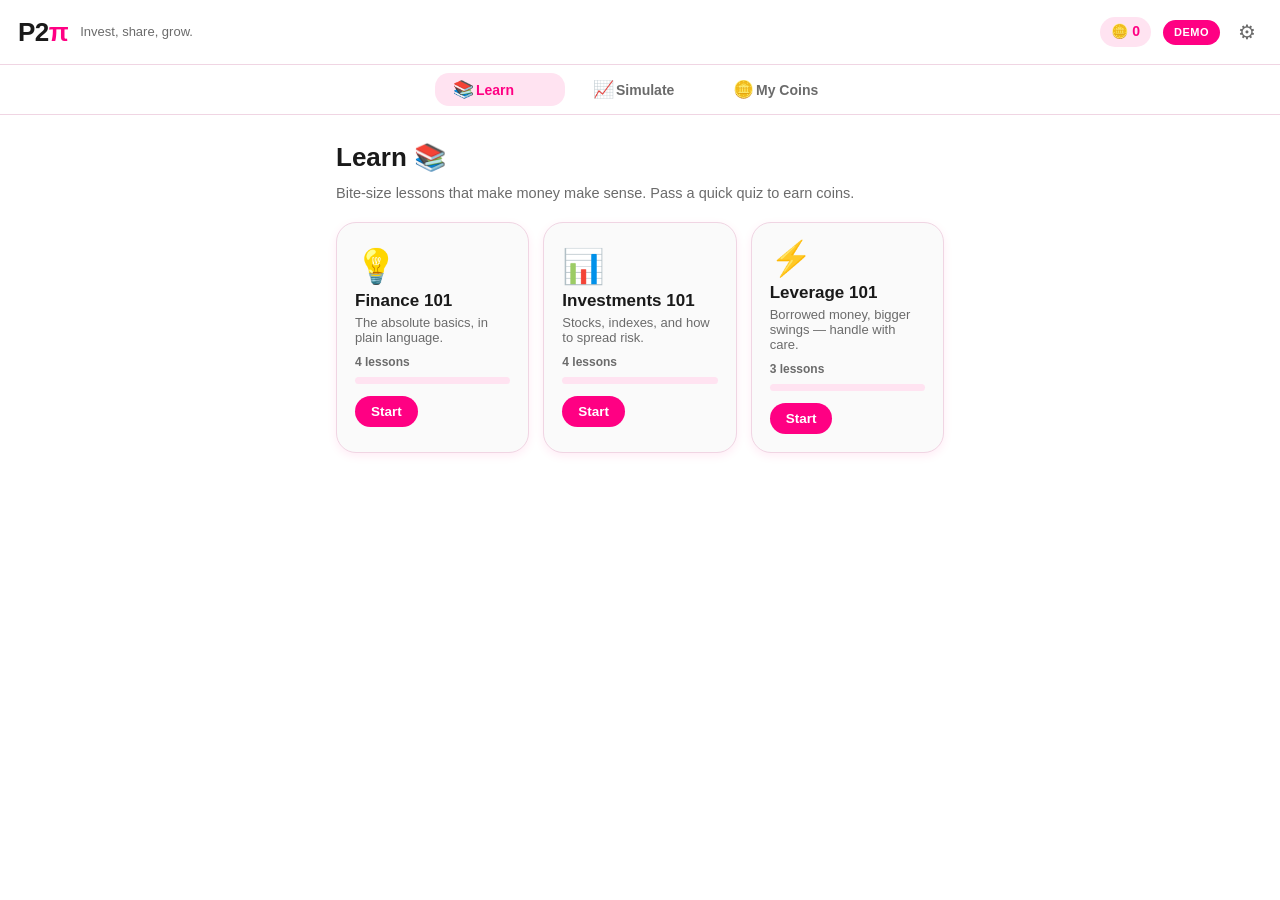
==== index.html @ 07d24bc9 "Sprint 4.1: P2π logo + settings menu with start-over Co-Authored-By: Claude Opus 4.8 (1M context) <n" ====
<!DOCTYPE html>
<html lang="en">
<head>
  <meta charset="UTF-8" />
  <meta name="viewport" content="width=device-width, initial-scale=1.0" />
  <title>P2π Coach — Learn to Invest (Demo)</title>
  <meta name="description" content="P2π Coach — a friendly GenAI coach that teaches young students how investing works, and never tells them what to buy." />
  <!-- ?v= is a cache-buster: bump it on every deploy so browsers never mix a
       new index.html with a stale cached script/style from a previous deploy
       (the root cause of the empty-asset-picker bug). -->
  <link rel="stylesheet" href="style.css?v=stage41" />
</head>
<body>
  <!-- ============ HEADER ============ -->
  <header class="app-header">
    <div class="brand">
      <div class="logo">P2<span class="pi">π</span></div>
      <span class="tagline">Invest, share, grow.</span>
    </div>
    <div class="header-right">
      <span class="coin-counter" id="coin-counter" title="Your P2π coins">🪙 <b id="coin-count">0</b></span>
      <span class="demo-badge">DEMO</span>
      <div class="settings-wrap">
        <button id="settings-btn" class="settings-btn" type="button" aria-label="Settings"
          aria-haspopup="true" aria-expanded="false">⚙</button>
        <div class="settings-menu" id="settings-menu" role="menu" hidden>
          <button class="settings-item" id="how-link" type="button" role="menuitem">How this works</button>
          <button class="settings-item danger" id="start-over-btn" type="button" role="menuitem">Start over</button>
        </div>
      </div>
    </div>
  </header>

  <!-- ============ TAB NAVIGATION (top on desktop, bottom on mobile) ============ -->
  <nav class="tabs" id="tabs" role="tablist" aria-label="Main sections">
    <button class="tab active" data-tab="learn" role="tab" aria-selected="true">
      <span class="tab-icon">📚</span><span class="tab-label">Learn</span>
    </button>
    <button class="tab" data-tab="simulate" role="tab" aria-selected="false">
      <span class="tab-icon">📈</span><span class="tab-label">Simulate</span>
    </button>
    <button class="tab" data-tab="coins" role="tab" aria-selected="false">
      <span class="tab-icon">🪙</span><span class="tab-label">My Coins</span>
    </button>
  </nav>

  <!-- ============ TAB PANELS ============ -->
  <div class="panels">

    <!-- ---- Tab 1: Learn (course marketplace) ---- -->
    <section class="panel scrollable active" id="panel-learn" role="tabpanel">
      <div class="learn-inner">
        <div id="course-home"><!-- course grid injected by learn.js --></div>
        <div id="course-view" hidden><!-- one course: lesson list --></div>
        <div id="lesson-view" hidden><!-- reading + quiz --></div>
      </div>
    </section>

    <!-- ---- Tab 2: Simulate (historical time machine + contextual Coach) ---- -->
    <section class="panel scrollable" id="panel-simulate" role="tabpanel" hidden>
      <div class="sim-inner">

        <!-- Banner shown when a lesson pre-loads a preset (learn→do bridge) -->
        <div class="preset-banner" id="preset-banner" hidden>
          <span id="preset-banner-text"></span>
          <button class="preset-banner-close" id="preset-banner-close" type="button" aria-label="Dismiss">&times;</button>
        </div>

        <!-- Friendly controls -->
        <div class="sim-card">
          <h2 class="sim-title">Time machine 📈</h2>
          <p class="sim-sub">Pick an index, an amount, a starting year, and how bold you want
            to be — we'll replay real market history and show what would've happened.</p>

          <div class="control">
            <label>Which indexes? <span class="label-hint">tap to add 1–4</span></label>
            <div class="asset-picker" id="asset-picker" role="group" aria-label="Choose your indexes">
              <!-- Asset cards injected by simulate.js -->
            </div>
          </div>

          <!-- Allocation panel — only shown when 2+ indexes are selected -->
          <div class="control alloc-panel" id="alloc-panel" hidden>
            <label>Your mix <span class="label-hint">always adds up to 100%</span></label>
            <div class="preset-chips">
              <button class="preset-chip" type="button" data-preset="equal">Equal split</button>
              <button class="preset-chip" type="button" data-preset="safe">Mostly safe</button>
              <button class="preset-chip" type="button" data-preset="adventurous">Adventurous</button>
            </div>
            <div class="alloc-body">
              <div class="donut-wrap" id="donut-wrap"><!-- donut SVG injected --></div>
              <div class="alloc-sliders" id="alloc-sliders"><!-- one slider per asset --></div>
            </div>
          </div>

          <div class="control">
            <label for="amt">How much? <span class="ctl-val" id="amt-val">₪1,000</span></label>
            <input type="range" id="amt" min="100" max="10000" step="100" value="1000" />
          </div>

          <div class="control">
            <label for="year">Starting year <span class="ctl-val" id="year-val">2015</span></label>
            <input type="range" id="year" min="1985" max="2024" step="1" value="2015" />
            <p class="year-note" id="year-note"></p>
          </div>

          <div class="control">
            <label for="lev">Leverage <span class="ctl-val" id="lev-val">1x</span></label>
            <input type="range" id="lev" min="1" max="5" step="1" value="1" />
            <p class="lev-hint" id="lev-hint" hidden>⚡ Leverage multiplies BOTH gains and losses.</p>
          </div>

          <button class="run-btn" id="run-btn" type="button">Show me what would've happened</button>
          <p class="coach-hint" id="coach-hint">💬 Run a simulation — then ask the Coach about it.</p>
        </div>

        <!-- Results (revealed after a run). On desktop this becomes a
             two-column layout: results left, contextual Coach right. -->
        <div class="sim-results" id="sim-results" hidden>
          <div class="results-layout">
            <div class="results-main">
              <div class="result-headline">
                <span class="result-label">If you'd invested <span id="r-amount"></span> in
                  <span id="r-asset"></span> in <span id="r-year"></span>, today you'd have</span>
                <span class="result-value num-key" id="r-final">₪0</span>
                <span class="result-pl">
                  <span id="r-profit"></span> <span id="r-pct"></span>
                </span>
              </div>

              <div class="chart-legend" id="chart-legend"></div>
              <div class="chart-wrap" id="chart-wrap"></div>

              <!-- Per-asset breakdown (shown for 2+ assets) -->
              <div class="breakdown" id="breakdown" hidden></div>

              <p class="worst-note" id="worst-note" hidden></p>
              <!-- Diversification teaching callout (only when it's actually true) -->
              <div class="diversify-note" id="diversify-note" hidden></div>
              <div class="margin-card" id="margin-card" hidden></div>

              <p class="sim-disclaimer">Simulated from approximate historical data, for learning
                only — not a prediction and not advice.</p>
            </div>

            <!-- Contextual Coach: right column on desktop, bottom-sheet on mobile -->
            <aside class="coach-panel" id="coach-panel" aria-label="Ask the Coach">
              <div class="coach-head">
                <span>Ask me about your results 👋</span>
                <button class="coach-close" id="coach-close" type="button" aria-label="Close">&times;</button>
              </div>
              <div class="chat coach-chat" id="coach-chat" aria-live="polite"></div>
              <div class="chips" id="coach-chips" aria-label="Suggested questions"></div>
              <form class="composer" id="coach-composer" autocomplete="off">
                <input type="text" id="coach-input" class="composer-input"
                  placeholder="Ask about your result…" aria-label="Ask the coach" />
                <button type="submit" class="send-btn" id="coach-send" aria-label="Send">Send</button>
              </form>
            </aside>
          </div>
        </div>

      </div>

      <!-- Mobile entry point + backdrop for the Coach bottom-sheet -->
      <button class="coach-fab" id="coach-fab" type="button" hidden>Ask the Coach 💬</button>
      <div class="coach-backdrop" id="coach-backdrop" hidden></div>
    </section>

    <!-- ---- Tab 3: My Coins ---- -->
    <section class="panel scrollable" id="panel-coins" role="tabpanel" hidden>
      <div class="coins-inner">

        <!-- Balance -->
        <div class="coins-hero" id="coins-hero">
          <div class="coins-emoji">🪙</div>
          <div class="coins-balance" id="coins-balance">0</div>
          <div class="coins-caption">P2π coins earned</div>
        </div>

        <!-- Earning rules recap -->
        <div class="coins-card">
          <h3>How you earn coins</h3>
          <ul class="earn-list">
            <li><span class="earn-amt">+1</span> for every question you ask the Coach</li>
            <li><span class="earn-amt">+3</span> for each Simulator run</li>
            <li><span class="earn-amt">+5</span> the first time you try leverage above 1x</li>
          </ul>
        </div>

        <!-- Locked teaser: signals the community vision -->
        <div class="coins-card locked">
          <h3>Coming soon <span aria-hidden="true">🔒</span></h3>
          <p class="locked-sub">Redeem coins for community perks</p>
          <ul class="locked-list">
            <li>🔒 Unlock advanced lessons</li>
            <li>🔒 Join a study circle with classmates</li>
            <li>🔒 Earn your "P2π Graduate" badge</li>
          </ul>
        </div>

      </div>
    </section>

  </div>

  <!-- ============ "HOW THIS WORKS" MODAL ============ -->
  <div class="modal-overlay" id="modal-overlay" hidden>
    <div class="modal" role="dialog" aria-modal="true" aria-labelledby="modal-title">
      <button class="modal-close" id="modal-close" aria-label="Close">&times;</button>
      <h2 id="modal-title">How this works</h2>
      <p>This is a <strong>friendly classroom demo</strong> — no live AI, no backend, no
        accounts. It has three parts:</p>
      <ul>
        <li><strong>📚 Learn</strong> — short courses with quizzes that teach the basics.</li>
        <li><strong>📈 Simulate</strong> — <em>do</em> it: replay real market history with
          pretend shekels, then <em>ask</em> the built-in Coach about your own result.</li>
        <li><strong>🪙 My Coins</strong> — rewards you earn for learning and exploring.</li>
      </ul>
      <p>The Coach's replies are <strong>scripted</strong>, and the "thinking…" pause and
        word-by-word reveal are simulated to make it <em>feel</em> like a real AI coach. In the
        real product this would be an AI model grounded in trusted lesson content, with a
        safety layer that spots advice-seeking before answering.</p>
      <p class="principle">
        Our golden rule: <strong>the Coach explains how things work and what your result did,
        but never tells you what to do with your money.</strong> That choice always stays with you.
      </p>
    </div>
  </div>

  <!-- "Start over" confirmation (Cancel is the safe default) -->
  <div class="modal-overlay" id="confirm-overlay" hidden>
    <div class="modal confirm-modal" role="alertdialog" aria-modal="true"
         aria-labelledby="confirm-title" aria-describedby="confirm-desc">
      <h2 id="confirm-title">Start over?</h2>
      <p id="confirm-desc">This erases your coins and all course progress. This can't be undone.</p>
      <div class="confirm-actions">
        <button class="btn-cancel" id="confirm-cancel" type="button">Cancel</button>
        <button class="btn-danger" id="confirm-yes" type="button">Yes, start fresh</button>
      </div>
    </div>
  </div>

  <!-- Coin "+N" toast -->
  <div class="toast" id="toast" hidden></div>

  <!-- Asset modules self-register into window.P2PI_ASSETS (order = display order).
       ?v= cache-buster is bumped on every deploy — see the note in <head>. -->
  <script src="data/sp500.js?v=stage41"></script>
  <script src="data/nasdaq.js?v=stage41"></script>
  <script src="data/dow.js?v=stage41"></script>
  <script src="data/ta35.js?v=stage41"></script>
  <script src="data/agg.js?v=stage41"></script>
  <script src="data/courses.js?v=stage41"></script>
  <script src="store.js?v=stage41"></script>
  <script src="app.js?v=stage41"></script>
  <script src="simulate.js?v=stage41"></script>
  <script src="coins.js?v=stage41"></script>
  <script src="learn.js?v=stage41"></script>
</body>
</html>
---- style.css ----
/* ============================================================
   P2Pi Coach — styles
   Identity: vivid magenta-pink on white (Lemonade-inspired).
   White dominates; magenta is the confident accent, used with intent —
   primary buttons, active tab, key numbers, guardrail border. Dark text
   on white for projector readability. Mobile-first.

   ALL colors live in :root below — switching the whole palette is a
   one-line-per-variable change. Two alternative palettes (mint green and
   the earlier pastel pink) are kept commented out for reference.
   ============================================================ */

:root {
  /* ---- ACTIVE PALETTE: vivid magenta & white ---- */
  --color-primary:      #FF0083;   /* buttons, links, active tab, logo π, accents */
  --color-primary-dark: #D6006E;   /* hover / pressed states */
  --color-primary-soft: #FFE3F1;   /* soft tint — chips, coach bubbles, highlights */
  --color-bg:           #FFFFFF;   /* main background — white & airy */
  --color-surface:      #FAFAFA;   /* cards / panels */
  --color-text:         #1A1A1A;   /* near-black body text */
  --color-text-muted:   #6B6B6B;   /* secondary text */
  --color-border:       #F0D5E3;   /* subtle pink-tinted borders */
  --color-success:      #00B87C;   /* positive numbers — green up */
  --color-warning:      #E5484D;   /* negative numbers — red down */

  --shadow:    0 8px 24px rgba(255, 0, 131, 0.10);
  --shadow-sm: 0 3px 10px rgba(255, 0, 131, 0.08);
  --radius:    20px;
  --radius-sm: 14px;
  --font: -apple-system, BlinkMacSystemFont, "Segoe UI", Roboto, Helvetica, Arial, sans-serif;

  /* ---- ALTERNATIVE PALETTE: mint green & white ----
     To switch, comment out the magenta block above and uncomment this:
  --color-primary:      #56C596;
  --color-primary-dark: #3FA97C;
  --color-primary-soft: #E4F8EF;
  --color-bg:           #FFFFFF;
  --color-surface:      #FAFAFA;
  --color-text:         #1A1A1A;
  --color-text-muted:   #6B6B6B;
  --color-border:       #CDEEDE;
  --color-success:      #00B87C;
  --color-warning:      #E5484D;
  --shadow:    0 8px 24px rgba(86, 197, 150, 0.12);
  --shadow-sm: 0 3px 10px rgba(86, 197, 150, 0.10);
  */

  /* ---- ALTERNATIVE PALETTE: earlier pastel pink (superseded) ----
  --color-primary:      #F48FB1;
  --color-primary-dark: #E06592;
  --color-primary-soft: #FFF0F6;
  --color-bg:           #FFF5F9;
  --color-surface:      #FFFFFF;
  --color-text:         #3A3540;
  --color-text-muted:   #8A828F;
  --color-border:       #F4D6E4;
  --color-success:      #00B87C;
  --color-warning:      #E5484D;
  --shadow:    0 8px 24px rgba(244, 143, 177, 0.18);
  --shadow-sm: 0 3px 10px rgba(244, 143, 177, 0.14);
  */
}

* { box-sizing: border-box; }

html, body { margin: 0; height: 100%; }
/* Never let anything cause a sideways scroll on a phone. */
body { overflow-x: hidden; }

body {
  background: var(--color-bg);
  color: var(--color-text);
  font-family: var(--font);
  font-size: 16px;
  line-height: 1.55;
  display: flex;
  flex-direction: column;
  height: 100vh;
  height: 100dvh;
}

/* ---------------- Header ---------------- */
.app-header {
  display: flex;
  align-items: center;
  justify-content: space-between;
  gap: 12px;
  padding: 12px 18px;
  background: var(--color-bg);
  border-bottom: 1px solid var(--color-border);
  flex-wrap: wrap;
}

.brand { display: flex; align-items: center; gap: 12px; }

.logo {
  font-size: 26px;
  font-weight: 800;
  letter-spacing: -0.5px;
  color: var(--color-text);
}
.logo .pi { color: var(--color-primary); }

.tagline { color: var(--color-text-muted); font-size: 13px; }

.header-right { display: flex; align-items: center; gap: 12px; }

.demo-badge {
  font-size: 11px;
  font-weight: 700;
  letter-spacing: 0.5px;
  color: #fff;
  background: var(--color-primary);
  border-radius: 999px;
  padding: 4px 11px;
}

.how-link {
  background: none;
  border: none;
  color: var(--color-primary);
  font-size: 13px;
  cursor: pointer;
  text-decoration: underline;
  text-underline-offset: 3px;
  padding: 4px;
  font-family: inherit;
}
.how-link:hover { color: var(--color-primary-dark); }

/* ---------------- Settings menu (gear) ---------------- */
.settings-wrap { position: relative; display: inline-flex; }
.settings-btn {
  background: none;
  border: none;
  cursor: pointer;
  font-size: 20px;
  line-height: 1;
  padding: 4px 6px;
  border-radius: 8px;
  color: var(--color-text-muted);
}
.settings-btn:hover { background: var(--color-surface); color: var(--color-text); }

.settings-menu {
  position: absolute;
  top: calc(100% + 6px);
  right: 0;
  z-index: 80;
  min-width: 170px;
  background: var(--color-bg);
  border: 1px solid var(--color-border);
  border-radius: var(--radius-sm);
  box-shadow: var(--shadow);
  padding: 6px;
  display: flex;
  flex-direction: column;
}
.settings-menu[hidden] { display: none; }
.settings-item {
  text-align: left;
  background: none;
  border: none;
  cursor: pointer;
  font-family: inherit;
  font-size: 14px;
  color: var(--color-text);
  padding: 10px 12px;
  border-radius: 8px;
}
.settings-item:hover { background: var(--color-primary-soft); }
.settings-item.danger { color: var(--color-warning); font-weight: 700; }
.settings-item.danger:hover { background: #fdecec; }

/* ---------------- Confirmation dialog ---------------- */
.confirm-modal { max-width: 380px; }
.confirm-modal h2 { margin: 0 0 10px; color: var(--color-text); font-size: 20px; }
.confirm-modal p { margin: 0 0 20px; color: var(--color-text-muted); font-size: 15px; }
.confirm-actions { display: flex; gap: 10px; justify-content: flex-end; }
.btn-cancel, .btn-danger {
  border-radius: 999px;
  padding: 10px 18px;
  font-size: 14.5px;
  font-weight: 700;
  cursor: pointer;
  font-family: inherit;
}
.btn-cancel {
  background: var(--color-surface);
  border: 1.5px solid var(--color-border);
  color: var(--color-text);
}
.btn-cancel:hover { background: var(--color-primary-soft); }
.btn-danger {
  background: var(--color-warning);
  border: none;
  color: #fff;
}
.btn-danger:hover { filter: brightness(0.95); }

/* ---------------- Tabs ---------------- */
.tabs {
  display: flex;
  background: var(--color-bg);
  border-top: 1px solid var(--color-border);
  order: 3;            /* mobile-first: tabs sit at the BOTTOM */
  padding: 6px 8px calc(6px + env(safe-area-inset-bottom));
  gap: 6px;
}
.tab {
  flex: 1;
  display: flex;
  flex-direction: column;
  align-items: center;
  gap: 2px;
  background: none;
  border: none;
  border-radius: var(--radius-sm);
  padding: 8px 4px;
  cursor: pointer;
  color: var(--color-text-muted);
  font-family: inherit;
  transition: background 0.15s, color 0.15s;
}
.tab-icon { font-size: 20px; line-height: 1; }
.tab-label { font-size: 12px; font-weight: 600; }
/* Active tab: magenta text on a soft-pink pill — the clear "you are here". */
.tab.active { color: var(--color-primary); background: var(--color-primary-soft); }
.tab:hover:not(.active) { background: var(--color-surface); }

/* ---------------- Panels ---------------- */
.panels {
  order: 2;
  flex: 1;
  min-height: 0;      /* let inner scroll areas work */
  display: flex;
  flex-direction: column;
}
.panel {
  flex: 1;
  min-height: 0;
  display: flex;
  flex-direction: column;
}
.panel[hidden] { display: none; }

/* ---------------- Chat window (Learn tab) ---------------- */
.chat {
  flex: 1;
  overflow-y: auto;
  padding: 20px 16px 8px;
  display: flex;
  flex-direction: column;
  gap: 16px;
  scroll-behavior: smooth;
}

.msg-row {
  display: flex;
  gap: 10px;
  max-width: 760px;
  width: 100%;
  margin: 0 auto;
  align-items: flex-end;
}
.msg-row.user { justify-content: flex-end; }

/* coach avatar: magenta π in a soft-pink circle */
.avatar {
  flex: 0 0 auto;
  width: 36px;
  height: 36px;
  border-radius: 50%;
  background: var(--color-primary-soft);
  color: var(--color-primary);
  display: grid;
  place-items: center;
  font-weight: 800;
  font-size: 18px;
  box-shadow: var(--shadow-sm);
}

.bubble {
  padding: 12px 15px;
  border-radius: var(--radius);
  max-width: 78%;
  white-space: pre-wrap;
  word-wrap: break-word;
  box-shadow: var(--shadow-sm);
}
/* Coach: soft-pink bubble, dark text. */
.bubble.coach {
  background: var(--color-primary-soft);
  color: var(--color-text);
  border-bottom-left-radius: 5px;
}
/* User: magenta bubble, white text. */
.bubble.user {
  background: var(--color-primary);
  color: #fff;
  border-bottom-right-radius: 5px;
}
/* Nudge line sits on the soft-pink coach bubble, so it stays dark (not
   magenta) to keep strong contrast — never magenta text on a pink fill. */
.bubble .follow-up {
  display: block;
  margin-top: 8px;
  color: var(--color-text);
  font-size: 14px;
  font-weight: 600;
}

/* streaming caret */
.caret {
  display: inline-block;
  width: 7px;
  color: var(--color-primary);
  animation: blink 1s steps(2) infinite;
}
@keyframes blink { 50% { opacity: 0; } }

/* ---------------- "Coach is thinking" ---------------- */
.typing { display: inline-flex; gap: 4px; padding: 14px 16px; align-items: center; }
.typing span {
  width: 7px; height: 7px; border-radius: 50%;
  background: var(--color-primary);
  animation: bounce 1.2s infinite ease-in-out;
}
.typing span:nth-child(2) { animation-delay: 0.15s; }
.typing span:nth-child(3) { animation-delay: 0.3s; }
@keyframes bounce {
  0%, 60%, 100% { transform: translateY(0); opacity: 0.5; }
  30% { transform: translateY(-5px); opacity: 1; }
}

/* ---------------- Guardrail card (protective, not alarming) ---------------- */
/* White card, 2px magenta border, magenta shield — draws the eye without alarm. */
.guardrail {
  background: var(--color-bg);
  border: 2px solid var(--color-primary);
  border-radius: var(--radius);
  padding: 15px 16px;
  max-width: 78%;
  box-shadow: var(--shadow);
}
.guardrail .gr-head { display: flex; align-items: center; gap: 9px; margin-bottom: 8px; }
.guardrail .shield { font-size: 20px; }
.guardrail .gr-label { font-weight: 700; font-size: 14px; color: var(--color-primary); }
.guardrail .gr-body { color: var(--color-text); font-size: 15px; }
.guardrail .gr-reframe { margin-top: 10px; color: var(--color-primary-dark); font-size: 14px; font-weight: 500; }

/* ---------------- Suggestion chips ---------------- */
.chips {
  display: flex;
  flex-wrap: wrap;
  gap: 8px;
  padding: 6px 16px 10px;
  max-width: 760px;
  width: 100%;
  margin: 0 auto;
}
/* Soft-pink pill, dark text — inviting but not shouting. */
.chip {
  background: var(--color-primary-soft);
  color: var(--color-text);
  border: 1.5px solid var(--color-border);
  border-radius: 999px;
  padding: 8px 14px;
  font-size: 13.5px;
  cursor: pointer;
  transition: background 0.15s, color 0.15s, transform 0.1s;
  font-family: inherit;
}
.chip:hover { background: var(--color-primary); color: #fff; border-color: var(--color-primary); }
.chip:active { transform: scale(0.97); }
/* The guardrail's inline "accept the lesson" chip is a solid magenta button. */
.chip.inline { margin-top: 12px; background: var(--color-primary); color: #fff; border-color: var(--color-primary); }
.chip.inline:hover { background: var(--color-primary-dark); border-color: var(--color-primary-dark); }

/* ---------------- Composer ---------------- */
.composer {
  display: flex;
  gap: 10px;
  padding: 12px 16px 14px;
  border-top: 1px solid var(--color-border);
  background: var(--color-bg);
}
.composer-input {
  flex: 1;
  background: var(--color-surface);
  border: 1.5px solid var(--color-border);
  border-radius: 999px;
  padding: 12px 16px;
  color: var(--color-text);
  font-size: 15px;
  font-family: inherit;
  outline: none;
}
.composer-input:focus { border-color: var(--color-primary); }
.composer-input::placeholder { color: var(--color-text-muted); }

/* Primary button: magenta fill, white text, pill, subtle press-scale. */
.send-btn {
  background: var(--color-primary);
  color: #fff;
  border: none;
  border-radius: 999px;
  padding: 0 22px;
  font-weight: 700;
  font-size: 15px;
  cursor: pointer;
  font-family: inherit;
  box-shadow: var(--shadow-sm);
  transition: background 0.15s, transform 0.1s;
}
.send-btn:hover { background: var(--color-primary-dark); }
.send-btn:active { transform: scale(0.97); }
.send-btn:disabled { opacity: 0.5; cursor: default; }

/* ---------------- Placeholder panels (Simulate / My Coins) ---------------- */
.panel.placeholder { align-items: center; justify-content: center; padding: 24px; }
.placeholder-card {
  background: var(--color-surface);
  border: 1px solid var(--color-border);
  border-radius: var(--radius);
  box-shadow: var(--shadow);
  padding: 34px 26px;
  text-align: center;
  max-width: 380px;
}
.placeholder-emoji { font-size: 44px; margin-bottom: 8px; }
.placeholder-card h2 { margin: 0 0 8px; font-size: 22px; color: var(--color-text); }
.placeholder-card p { margin: 0 0 18px; color: var(--color-text-muted); font-size: 15px; }
.soon-badge {
  display: inline-block;
  background: var(--color-primary-soft);
  color: var(--color-primary);
  font-weight: 700;
  font-size: 13px;
  border-radius: 999px;
  padding: 6px 14px;
}

/* ---------------- Result numbers (used by Simulator / My Coins) ---------------- */
.num-key      { color: var(--color-primary); font-weight: 700; }   /* headline figures */
.num-positive { color: var(--color-success); font-weight: 700; }   /* gains — green up */
.num-negative { color: var(--color-warning); font-weight: 700; }   /* losses — red down */

/* ---------------- Coin counter + toast ---------------- */
.coin-counter {
  font-size: 14px;
  font-weight: 700;
  color: var(--color-primary);
  background: var(--color-primary-soft);
  border-radius: 999px;
  padding: 4px 11px;
  display: inline-block;
}
/* Little pop whenever coins are added, anywhere in the app. */
.bump { animation: bump 0.4s ease; }
@keyframes bump {
  0% { transform: scale(1); }
  35% { transform: scale(1.35); }
  100% { transform: scale(1); }
}
.toast {
  position: fixed;
  left: 50%;
  bottom: 92px;              /* above the mobile tab bar */
  transform: translateX(-50%) translateY(12px);
  background: var(--color-primary);
  color: #fff;
  font-weight: 700;
  font-size: 14px;
  padding: 10px 18px;
  border-radius: 999px;
  box-shadow: var(--shadow);
  opacity: 0;
  transition: opacity 0.3s, transform 0.3s;
  z-index: 60;
  pointer-events: none;
}
.toast.show { opacity: 1; transform: translateX(-50%) translateY(0); }

/* ---------------- Simulate tab ---------------- */
/* :not([hidden]) so this never overrides the [hidden] display:none rule
   (they'd otherwise have equal specificity and this one wins by order). */
.panel.scrollable:not([hidden]) { display: block; overflow-y: auto; }
.sim-inner {
  max-width: 620px;
  margin: 0 auto;
  padding: 18px 16px 28px;
  display: flex;
  flex-direction: column;
  gap: 18px;
}
.sim-card, .sim-results {
  background: var(--color-surface);
  border: 1px solid var(--color-border);
  border-radius: var(--radius);
  box-shadow: var(--shadow-sm);
  padding: 20px 18px;
}
.sim-title { margin: 0 0 4px; font-size: 22px; color: var(--color-text); }
.sim-sub { margin: 0 0 18px; color: var(--color-text-muted); font-size: 14.5px; }

.control { margin-bottom: 18px; }

/* Asset picker — a horizontal strip of index cards */
.asset-picker {
  display: flex;
  gap: 10px;
  overflow-x: auto;
  padding: 4px 2px 8px;
  -webkit-overflow-scrolling: touch;
  scrollbar-width: thin;
}
.asset-card {
  flex: 0 0 auto;
  width: 150px;
  text-align: left;
  background: var(--color-bg);
  border: 2px solid var(--color-border);
  border-radius: var(--radius-sm);
  padding: 12px;
  cursor: pointer;
  font-family: inherit;
  transition: border-color 0.15s, background 0.15s, transform 0.1s;
}
.asset-card:active { transform: scale(0.98); }
.asset-card.selected {
  border-color: var(--color-primary);
  background: var(--color-primary-soft);
}
.asset-name {
  display: flex;
  align-items: center;
  gap: 7px;
  font-weight: 800;
  font-size: 14.5px;
  color: var(--color-text);
  margin-bottom: 5px;
}
.asset-desc { display: block; font-size: 12.5px; color: var(--color-text-muted); line-height: 1.4; }
.asset-dot {
  flex: 0 0 auto;
  width: 11px; height: 11px;
  border-radius: 50%;
  display: inline-block;
}

/* Visible fallback if zero assets load (e.g. blocked/failed data files) */
.asset-error {
  flex: 1;
  background: #fdecec;
  border: 2px solid var(--color-warning);
  color: var(--color-warning);
  border-radius: var(--radius-sm);
  padding: 14px;
  font-size: 14px;
  font-weight: 700;
}

.year-note { margin: 8px 0 0; font-size: 12.5px; color: var(--color-text-muted); }
.label-hint { font-weight: 500; font-size: 12px; color: var(--color-text-muted); }

/* ---- Allocation panel (2+ assets) ---- */
.alloc-panel[hidden] { display: none; }
.preset-chips { display: flex; flex-wrap: wrap; gap: 8px; margin-bottom: 14px; }
.preset-chip {
  background: var(--color-primary-soft);
  color: var(--color-text);
  border: 1.5px solid var(--color-border);
  border-radius: 999px;
  padding: 6px 12px;
  font-size: 12.5px;
  font-weight: 600;
  cursor: pointer;
  font-family: inherit;
}
.preset-chip:hover { background: var(--color-primary); color: #fff; border-color: var(--color-primary); }
.preset-chip:active { transform: scale(0.97); }

.alloc-body { display: flex; align-items: center; gap: 16px; }
.donut-wrap { flex: 0 0 auto; }
.donut { width: 96px; height: 96px; display: block; }
.alloc-sliders { flex: 1; min-width: 0; }

.alloc-row {
  display: grid;
  grid-template-columns: 14px auto 1fr 42px;
  align-items: center;
  gap: 8px;
  margin-bottom: 10px;
}
.alloc-row:last-child { margin-bottom: 0; }
.alloc-dot { width: 11px; height: 11px; border-radius: 50%; }
.alloc-name { font-size: 13px; font-weight: 600; white-space: nowrap; }
.alloc-slider { width: 100%; }         /* inherits the range styling above */
.alloc-pct { font-size: 13px; font-weight: 800; color: var(--color-primary); text-align: right; }

/* ---- Chart legend + per-asset toggles ---- */
.chart-legend { flex-wrap: wrap; gap: 8px; }
.legend-item {
  display: inline-flex;
  align-items: center;
  gap: 6px;
  font-size: 12.5px;
  font-weight: 700;
  color: var(--color-text);
}
.legend-swatch { width: 12px; height: 12px; border-radius: 3px; display: inline-block; }
.leg-toggle {
  background: var(--color-surface);
  border: 1.5px solid var(--color-border);
  border-radius: 999px;
  padding: 4px 10px;
  cursor: pointer;
  font-family: inherit;
  opacity: 0.55;                        /* dimmed until its line is toggled on */
}
.leg-toggle.active { opacity: 1; border-color: var(--color-primary); }
.legend-hint { font-size: 11.5px; font-weight: 500; color: var(--color-text-muted); }

/* ---- Per-asset breakdown table ---- */
.breakdown[hidden] { display: none; }
/* overflow guard: a wide table scrolls inside its own box instead of
   stretching .sim-inner past the viewport (which would clip the page). */
.breakdown { overflow-x: auto; margin: 4px 0 14px; }
.bd-table { width: 100%; border-collapse: collapse; font-size: 12.5px; }
.bd-table th {
  text-align: left;
  font-size: 10.5px;
  text-transform: uppercase;
  letter-spacing: 0.3px;
  color: var(--color-text-muted);
  padding: 4px 5px;
  border-bottom: 1px solid var(--color-border);
}
.bd-table td { padding: 8px 5px; border-bottom: 1px solid var(--color-border); }
/* Stack the % under the ₪ profit so the column stays narrow on phones. */
.bd-pct { display: block; font-size: 11px; font-weight: 600; }
.bd-table td .asset-dot { margin-right: 6px; }
.bd-table tr:last-child td { border-bottom: none; }
.bd-table .bd-total td { font-weight: 800; background: var(--color-primary-soft); }
.bd-table td:nth-child(2), .bd-table td:nth-child(3), .bd-table td:nth-child(4),
.bd-table th:nth-child(2), .bd-table th:nth-child(3), .bd-table th:nth-child(4) { text-align: right; }
.bd-table td:first-child { white-space: nowrap; }

/* ---- Diversification callout ---- */
.diversify-note {
  background: #eafaf1;
  border: 1px solid #bfe9d2;
  border-left: 4px solid var(--color-success);
  border-radius: var(--radius-sm);
  padding: 12px 14px;
  font-size: 14px;
  color: var(--color-text);
  margin: 0 0 14px;
}
.diversify-note[hidden] { display: none; }

/* ============================================================
   Learn tab — course marketplace
   ============================================================ */
.learn-inner { max-width: 640px; margin: 0 auto; padding: 18px 16px 28px; }
.learn-h1 { margin: 4px 0 4px; font-size: 26px; }
.learn-sub { margin: 0 0 18px; color: var(--color-text-muted); font-size: 14.5px; }

/* Shared slim progress bar */
.progress {
  height: 7px;
  background: var(--color-primary-soft);
  border-radius: 999px;
  overflow: hidden;
}
.progress.big { height: 9px; }
.progress-fill {
  height: 100%;
  background: var(--color-primary);
  border-radius: 999px;
  transition: width 0.4s ease;
}

/* Course grid */
.course-grid {
  display: grid;
  grid-template-columns: repeat(auto-fill, minmax(180px, 1fr));
  gap: 14px;
}
.course-card {
  display: block;
  text-align: left;
  width: 100%;
  background: var(--color-surface);
  border: 1px solid var(--color-border);
  border-radius: var(--radius);
  box-shadow: var(--shadow-sm);
  padding: 18px;
  cursor: pointer;
  font-family: inherit;
  transition: transform 0.1s, box-shadow 0.15s;
}
.course-card:hover { box-shadow: var(--shadow); }
.course-card:active { transform: scale(0.98); }
.cc-emoji { font-size: 34px; line-height: 1; margin-bottom: 8px; }
.cc-title { font-size: 17px; font-weight: 800; color: var(--color-text); }
.cc-tag { font-size: 13px; color: var(--color-text-muted); margin: 4px 0 10px; }
.cc-meta { font-size: 12px; font-weight: 700; color: var(--color-text-muted); margin-bottom: 8px; }
.cc-btn {
  display: inline-block;
  margin-top: 12px;
  background: var(--color-primary);
  color: #fff;
  font-weight: 700;
  font-size: 13.5px;
  border-radius: 999px;
  padding: 8px 16px;
}
/* Locked "coming soon" course */
.course-card.locked { cursor: default; opacity: 0.7; }
.course-card.locked:hover { box-shadow: var(--shadow-sm); }
.cc-soon {
  display: inline-block;
  margin-top: 12px;
  background: var(--color-primary-soft);
  color: var(--color-primary);
  font-weight: 700;
  font-size: 12.5px;
  border-radius: 999px;
  padding: 6px 12px;
}

/* Back link + course header */
.back-link {
  background: none;
  border: none;
  color: var(--color-primary);
  font-size: 14px;
  font-weight: 600;
  cursor: pointer;
  font-family: inherit;
  padding: 4px 0;
  margin-bottom: 12px;
}
.back-link:hover { color: var(--color-primary-dark); }
.course-head { display: flex; align-items: center; gap: 12px; margin-bottom: 12px; }
.ch-emoji { font-size: 40px; }
.ch-title { margin: 0; font-size: 22px; }
.ch-tag { margin: 2px 0 0; color: var(--color-text-muted); font-size: 14px; }
.course-progress-text { margin: 8px 0 16px; font-size: 13px; color: var(--color-text-muted); font-weight: 600; }

/* Lesson list */
.lesson-list { list-style: none; margin: 0; padding: 0; }
.lesson-list li { margin-bottom: 10px; }
.lesson-item {
  display: flex;
  align-items: center;
  gap: 12px;
  width: 100%;
  text-align: left;
  background: var(--color-surface);
  border: 1px solid var(--color-border);
  border-radius: var(--radius-sm);
  padding: 14px;
  cursor: pointer;
  font-family: inherit;
}
.lesson-item:hover { border-color: var(--color-primary); }
.lesson-item:active { transform: scale(0.99); }
.li-num {
  flex: 0 0 auto;
  width: 26px; height: 26px;
  border-radius: 50%;
  display: grid;
  place-items: center;
  font-weight: 800;
  font-size: 13px;
  background: var(--color-primary-soft);
  color: var(--color-primary);
}
.lesson-item.done .li-num { background: var(--color-success); color: #fff; }
.li-title { flex: 1; font-size: 15px; font-weight: 600; color: var(--color-text); }
.li-go { color: var(--color-text-muted); font-size: 20px; font-weight: 700; }

/* Lesson reading */
.lesson-title { margin: 0 0 12px; font-size: 22px; }
.lesson-read p { font-size: 15.5px; line-height: 1.6; color: var(--color-text); margin: 0 0 14px; }
.lesson-read .run-btn { margin-top: 6px; }

/* Quiz */
.quiz-progress { font-size: 12px; font-weight: 700; color: var(--color-text-muted); text-transform: uppercase; letter-spacing: 0.4px; margin-bottom: 8px; }
.quiz-q { font-size: 18px; font-weight: 700; margin-bottom: 16px; line-height: 1.4; }
.quiz-options { display: flex; flex-direction: column; gap: 10px; }
.quiz-opt {
  text-align: left;
  background: var(--color-surface);
  border: 1.5px solid var(--color-border);
  border-radius: var(--radius-sm);
  padding: 13px 15px;
  font-size: 15px;
  cursor: pointer;
  font-family: inherit;
  color: var(--color-text);
  transition: border-color 0.12s, background 0.12s;
}
.quiz-opt:hover:not(:disabled) { border-color: var(--color-primary); }
.quiz-opt:disabled { cursor: default; }
.quiz-opt.correct { border-color: var(--color-success); background: #eafaf1; font-weight: 700; }
.quiz-opt.wrong { border-color: var(--color-warning); background: #fdecec; opacity: 0.85; }
.quiz-feedback {
  margin-top: 14px;
  padding: 12px 14px;
  border-radius: var(--radius-sm);
  font-size: 14.5px;
  font-weight: 600;
}
.quiz-feedback[hidden] { display: none; }
.quiz-feedback.correct { background: #eafaf1; color: #1f7a52; border-left: 4px solid var(--color-success); }
.quiz-feedback.wrong { background: #fdecec; color: #b23; border-left: 4px solid var(--color-warning); }
.lesson-quiz .run-btn { margin-top: 16px; }

/* Celebration */
.celebrate-wrap { text-align: center; padding: 20px 8px; }
.celebrate { font-size: 52px; animation: pop 0.5s ease; }
.celebrate.big { font-size: 68px; }
@keyframes pop {
  0% { transform: scale(0.3); opacity: 0; }
  60% { transform: scale(1.2); }
  100% { transform: scale(1); opacity: 1; }
}
.celebrate-wrap h2 { margin: 8px 0 4px; font-size: 24px; }
.cc-done-name { color: var(--color-text-muted); font-size: 15px; margin: 0 0 8px; }
.coins-won { color: var(--color-primary); font-weight: 800; font-size: 20px; margin: 6px 0 14px; }
.suggest-card {
  background: var(--color-primary-soft);
  border-radius: var(--radius);
  padding: 16px;
  font-size: 14.5px;
  color: var(--color-text);
  margin: 8px 0 18px;
  text-align: left;
}
.celebrate-wrap .run-btn { max-width: 300px; margin: 6px auto 0; }

/* Learn→do bridge: "try it in the Simulator" CTA */
.tryit-cta {
  display: flex;
  align-items: center;
  justify-content: center;
  gap: 8px;
  width: 100%;
  margin-top: 14px;
  background: linear-gradient(90deg, var(--color-primary), var(--color-primary-dark));
  color: #fff;
  border: none;
  border-radius: 999px;
  padding: 14px 18px;
  font-size: 15px;
  font-weight: 800;
  cursor: pointer;
  font-family: inherit;
  box-shadow: var(--shadow);
  transition: transform 0.1s, filter 0.15s;
}
.tryit-cta:hover { filter: brightness(1.05); }
.tryit-cta:active { transform: scale(0.98); }
.tryit-icon { font-size: 18px; }
.celebrate-wrap .tryit-cta { max-width: 320px; margin: 14px auto 0; }

/* Secondary/ghost button (e.g. "Back to course" when a tryIt is primary) */
.run-btn.ghost {
  background: transparent;
  color: var(--color-primary);
  border: 1.5px solid var(--color-border);
  box-shadow: none;
}
.run-btn.ghost:hover { background: var(--color-primary-soft); }

/* Preset banner in the Simulate tab */
.preset-banner {
  display: flex;
  align-items: center;
  gap: 10px;
  background: var(--color-primary-soft);
  border: 1.5px solid var(--color-primary);
  border-radius: var(--radius-sm);
  padding: 12px 14px;
  margin-bottom: 16px;
  font-size: 14px;
  font-weight: 600;
  color: var(--color-text);
}
.preset-banner[hidden] { display: none; }
.preset-banner span { flex: 1; }
.preset-banner-close {
  background: none;
  border: none;
  color: var(--color-primary);
  font-size: 22px;
  line-height: 1;
  cursor: pointer;
  padding: 0 2px;
}

/* ============================================================
   Contextual Coach (inside the Simulate tab)
   ============================================================ */
.coach-hint { margin: 12px 0 0; text-align: center; font-size: 13px; color: var(--color-text-muted); }
.coach-hint[hidden] { display: none; }

.results-layout { display: block; } /* mobile: single column */

/* Coach panel — MOBILE default: a bottom-sheet that slides up */
.coach-panel {
  position: fixed;
  left: 0; right: 0; bottom: 0;
  z-index: 70;
  display: flex;
  flex-direction: column;
  background: var(--color-bg);
  border-top-left-radius: 22px;
  border-top-right-radius: 22px;
  box-shadow: 0 -10px 40px rgba(26, 26, 26, 0.18);
  max-height: 82vh;
  transform: translateY(110%);
  transition: transform 0.32s ease;
  padding: 6px 14px calc(10px + env(safe-area-inset-bottom));
}
.coach-panel.open { transform: translateY(0); }
.coach-head {
  display: flex;
  align-items: center;
  justify-content: space-between;
  padding: 10px 2px 8px;
  font-weight: 800;
  font-size: 15px;
  border-bottom: 1px solid var(--color-border);
  margin-bottom: 4px;
}
.coach-close {
  background: none; border: none;
  color: var(--color-text-muted);
  font-size: 26px; line-height: 1; cursor: pointer;
}
.coach-close:hover { color: var(--color-text); }
/* Reuse the .chat / .chips / .composer styles, tightened for the panel */
.coach-chat { flex: 1; min-height: 140px; max-height: 46vh; padding: 12px 2px; gap: 12px; }
.coach-panel .chips { padding: 8px 2px; }
.coach-panel .composer { padding: 10px 2px 2px; border-top: none; }

/* Floating "Ask the Coach" pill (mobile only) */
.coach-fab {
  position: fixed;
  right: 16px;
  bottom: calc(84px + env(safe-area-inset-bottom));
  z-index: 60;
  background: var(--color-primary);
  color: #fff;
  border: none;
  border-radius: 999px;
  padding: 13px 20px;
  font-weight: 800;
  font-size: 15px;
  box-shadow: var(--shadow);
  cursor: pointer;
}
.coach-fab[hidden] { display: none; }
.coach-fab:active { transform: scale(0.97); }

.coach-backdrop {
  position: fixed; inset: 0;
  background: rgba(26, 26, 26, 0.45);
  z-index: 65;
}
.coach-backdrop[hidden] { display: none; }

/* DESKTOP: two-column results, Coach becomes a sticky right column */
@media (min-width: 900px) {
  .sim-inner { max-width: 960px; }
  .sim-card, .preset-banner { max-width: 600px; margin-left: auto; margin-right: auto; }
  .results-layout {
    display: grid;
    grid-template-columns: minmax(0, 1fr) 340px;
    gap: 24px;
    align-items: start;
  }
  .coach-panel {
    position: sticky;
    top: 12px;
    transform: none;
    max-height: none;
    box-shadow: none;
    background: var(--color-surface);
    border: 1px solid var(--color-border);
    border-radius: var(--radius);
    padding: 8px 14px 12px;
    z-index: auto;
  }
  .coach-chat { max-height: 360px; }
  .coach-close { display: none; }
  .coach-fab, .coach-backdrop { display: none !important; }
}

/* Chart legend (asset colour + name) */
.chart-legend {
  display: flex;
  align-items: center;
  justify-content: center;
  gap: 7px;
  font-size: 13px;
  font-weight: 700;
  color: var(--color-text);
  margin-bottom: 4px;
}
.control label {
  display: flex;
  justify-content: space-between;
  align-items: baseline;
  font-size: 14px;
  font-weight: 600;
  color: var(--color-text);
  margin-bottom: 8px;
}
.ctl-val {
  color: var(--color-primary);
  font-weight: 800;
  font-size: 16px;
}

/* Range sliders — magenta thumb on a soft-pink track */
input[type="range"] {
  -webkit-appearance: none;
  appearance: none;
  width: 100%;
  height: 8px;
  border-radius: 999px;
  background: var(--color-primary-soft);
  outline: none;
}
input[type="range"]::-webkit-slider-thumb {
  -webkit-appearance: none;
  appearance: none;
  width: 24px; height: 24px;
  border-radius: 50%;
  background: var(--color-primary);
  border: 3px solid #fff;
  box-shadow: var(--shadow-sm);
  cursor: pointer;
}
input[type="range"]::-moz-range-thumb {
  width: 22px; height: 22px;
  border-radius: 50%;
  background: var(--color-primary);
  border: 3px solid #fff;
  box-shadow: var(--shadow-sm);
  cursor: pointer;
}
.lev-hint {
  margin: 10px 0 0;
  font-size: 13px;
  font-weight: 600;
  color: var(--color-primary-dark);
  background: var(--color-primary-soft);
  border-radius: var(--radius-sm);
  padding: 8px 12px;
}

/* Big friendly run button */
.run-btn {
  width: 100%;
  background: var(--color-primary);
  color: #fff;
  border: none;
  border-radius: 999px;
  padding: 15px;
  font-size: 16px;
  font-weight: 800;
  cursor: pointer;
  font-family: inherit;
  box-shadow: var(--shadow);
  transition: background 0.15s, transform 0.1s;
}
.run-btn:hover { background: var(--color-primary-dark); }
.run-btn:active { transform: scale(0.98); }

/* Results */
.result-headline { text-align: center; margin-bottom: 12px; }
.result-label { display: block; color: var(--color-text-muted); font-size: 14px; margin-bottom: 4px; }
.result-value {
  display: block;
  font-size: 44px;
  font-weight: 800;
  line-height: 1.1;
  letter-spacing: -1px;
}
.result-pl { display: block; margin-top: 4px; font-size: 18px; font-weight: 700; }

.chart-wrap { margin: 6px 0 14px; }
.sim-chart { width: 100%; height: auto; display: block; }

.worst-note {
  background: var(--color-surface);
  border: 1px solid var(--color-border);
  border-left: 4px solid var(--color-warning);
  border-radius: var(--radius-sm);
  padding: 12px 14px;
  font-size: 14px;
  color: var(--color-text);
  margin: 0 0 14px;
}

/* Margin-call teaching card — attention-getting but friendly */
.margin-card {
  background: var(--color-bg);
  border: 2px solid var(--color-primary);
  border-radius: var(--radius);
  padding: 16px;
  margin: 0 0 14px;
  box-shadow: var(--shadow);
}
.margin-card .mc-head { display: flex; align-items: center; gap: 9px; margin-bottom: 8px; }
.margin-card .mc-icon { font-size: 20px; }
.margin-card .mc-title { font-weight: 800; font-size: 15px; color: var(--color-primary); }
.margin-card p { margin: 0 0 10px; font-size: 14px; color: var(--color-text); }
.margin-card .mc-lesson { margin-bottom: 0; }

.sim-disclaimer { margin: 0; font-size: 12px; color: var(--color-text-muted); text-align: center; }

/* ---------------- First-visit hello card (Learn tab) ---------------- */
.hello-card {
  position: relative;
  max-width: 760px;
  width: calc(100% - 32px);
  margin: 14px auto 0;
  background: var(--color-primary-soft);
  border: 1px solid var(--color-border);
  border-radius: var(--radius-sm);
  padding: 12px 40px 12px 14px;
  font-size: 14px;
  color: var(--color-text);
  box-shadow: var(--shadow-sm);
}
.hello-card[hidden] { display: none; }
.hello-dismiss {
  position: absolute;
  top: 6px; right: 8px;
  background: none; border: none;
  font-size: 22px; line-height: 1;
  color: var(--color-text-muted);
  cursor: pointer;
}
.hello-dismiss:hover { color: var(--color-text); }

/* ---------------- My Coins tab ---------------- */
.coins-inner {
  max-width: 620px;
  margin: 0 auto;
  padding: 18px 16px 28px;
  display: flex;
  flex-direction: column;
  gap: 16px;
}
.coins-hero {
  position: relative;         /* anchor for the flying coins */
  overflow: hidden;
  text-align: center;
  background: var(--color-primary-soft);
  border-radius: var(--radius);
  padding: 26px 18px;
}
.coins-emoji { font-size: 34px; }
.coins-balance {
  font-size: 56px;
  font-weight: 800;
  line-height: 1.05;
  color: var(--color-primary);
  letter-spacing: -1px;
}
.coins-caption { color: var(--color-text-muted); font-size: 14px; font-weight: 600; }

/* Flying coin animation on increase */
.coin-fly {
  position: absolute;
  bottom: 40%;
  font-size: 22px;
  pointer-events: none;
  animation: coinFly 1s ease-out forwards;
}
@keyframes coinFly {
  0% { transform: translateY(0) scale(0.6); opacity: 0; }
  30% { opacity: 1; }
  100% { transform: translateY(-90px) scale(1.1); opacity: 0; }
}

.coins-card {
  background: var(--color-surface);
  border: 1px solid var(--color-border);
  border-radius: var(--radius);
  box-shadow: var(--shadow-sm);
  padding: 18px;
}
.coins-card h3 { margin: 0 0 12px; font-size: 16px; color: var(--color-text); }
.earn-list { list-style: none; margin: 0; padding: 0; }
.earn-list li {
  display: flex;
  align-items: center;
  gap: 10px;
  padding: 8px 0;
  border-bottom: 1px solid var(--color-border);
  font-size: 14.5px;
  color: var(--color-text);
}
.earn-list li:last-child { border-bottom: none; }
.earn-amt {
  flex: 0 0 auto;
  min-width: 34px;
  text-align: center;
  background: var(--color-primary);
  color: #fff;
  font-weight: 800;
  font-size: 13px;
  border-radius: 999px;
  padding: 3px 8px;
}

/* Locked "coming soon" teaser */
.coins-card.locked { opacity: 0.85; }
.locked-sub { margin: 0 0 12px; color: var(--color-text-muted); font-size: 14px; }
.locked-list { list-style: none; margin: 0; padding: 0; }
.locked-list li {
  padding: 9px 12px;
  margin-bottom: 8px;
  background: var(--color-bg);
  border: 1px dashed var(--color-border);
  border-radius: var(--radius-sm);
  color: var(--color-text-muted);
  font-size: 14px;
}
.locked-list li:last-child { margin-bottom: 0; }

/* Reset-demo link inside the modal */
.reset-link {
  display: inline-block;
  margin-top: 8px;
  background: none;
  border: none;
  color: var(--color-text-muted);
  font-size: 13px;
  text-decoration: underline;
  text-underline-offset: 3px;
  cursor: pointer;
  font-family: inherit;
  padding: 4px 0;
}
.reset-link:hover { color: var(--color-primary); }

/* ---------------- Modal ---------------- */
.modal-overlay {
  position: fixed; inset: 0;
  background: rgba(26, 26, 26, 0.45);
  display: grid; place-items: center;
  padding: 20px; z-index: 50;
}
.modal-overlay[hidden] { display: none; }
.modal {
  background: var(--color-bg);
  border: 1px solid var(--color-border);
  border-radius: var(--radius);
  box-shadow: var(--shadow);
  max-width: 520px; width: 100%;
  padding: 26px 26px 20px;
  position: relative;
  max-height: 85vh; overflow-y: auto;
}
.modal h2 { margin: 0 0 14px; color: var(--color-primary); font-size: 20px; }
.modal p { margin: 0 0 12px; color: var(--color-text); font-size: 14.5px; }
.modal ul { margin: 0 0 12px; padding-left: 20px; color: var(--color-text); font-size: 14.5px; }
.modal li { margin-bottom: 6px; }
.modal .principle {
  border-left: 3px solid var(--color-primary);
  padding-left: 12px;
  color: var(--color-text-muted);
}
.modal-close {
  position: absolute; top: 12px; right: 14px;
  background: none; border: none;
  color: var(--color-text-muted); font-size: 26px; line-height: 1; cursor: pointer;
}
.modal-close:hover { color: var(--color-text); }

/* ---------------- Scrollbar ---------------- */
.chat::-webkit-scrollbar { width: 8px; }
.chat::-webkit-scrollbar-thumb { background: var(--color-border); border-radius: 8px; }

/* ---------------- Desktop: tabs move to the TOP ---------------- */
@media (min-width: 720px) {
  .tabs {
    order: 1;                 /* under the header */
    border-top: none;
    border-bottom: 1px solid var(--color-border);
    justify-content: center;
    gap: 10px;
    padding: 8px;
  }
  .tab { flex: 0 0 auto; flex-direction: row; min-width: 130px; padding: 8px 18px; }
  .tab-icon { font-size: 17px; }
  .tab-label { font-size: 14px; }
}

/* ---------------- Small phones ---------------- */
@media (max-width: 560px) {
  .bubble, .guardrail { max-width: 86%; }
  .tagline { display: none; }
}
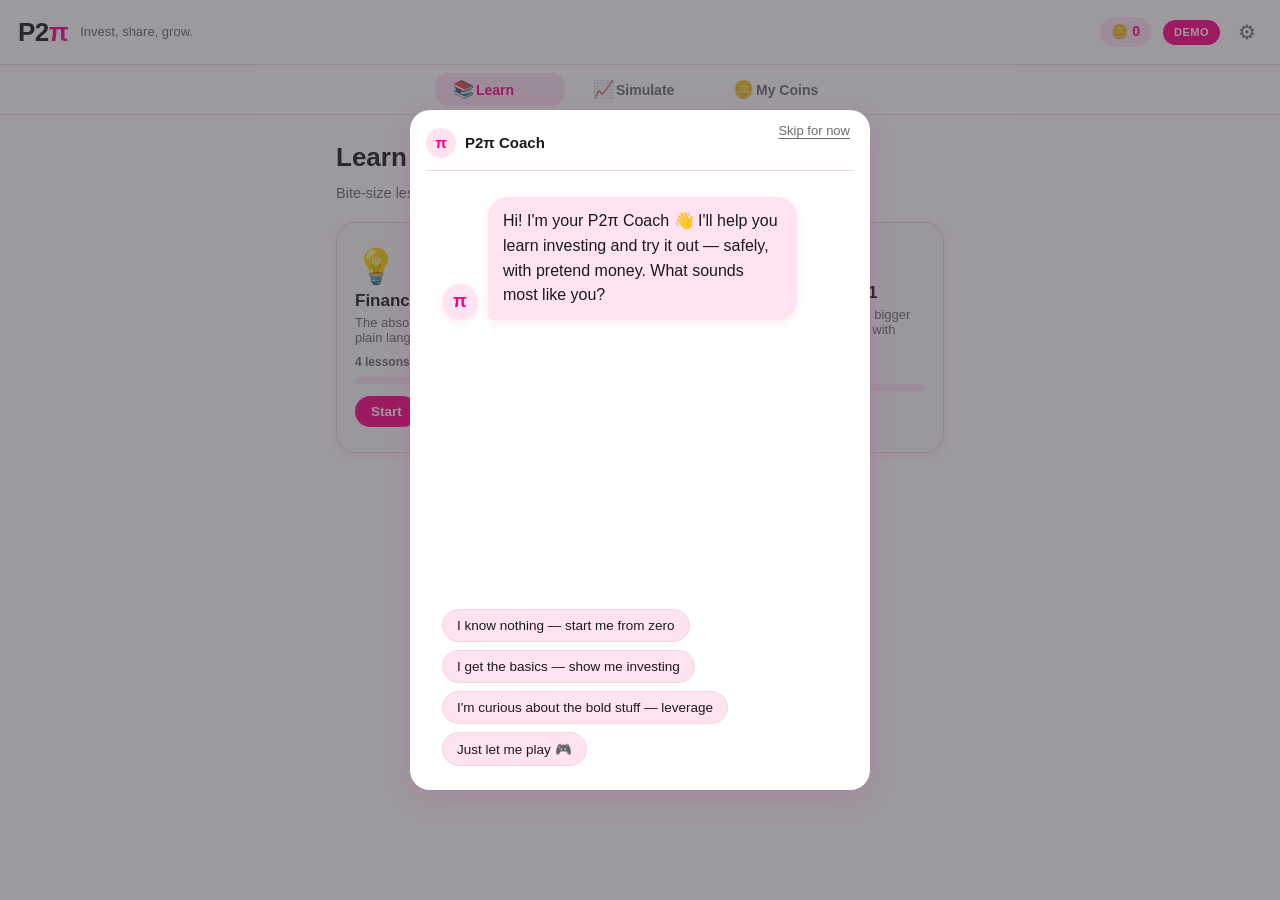
==== commit 7d96372d: "Sprint 4.3: conversational onboarding — profile through conversation Co-Authored-By: Claude Opus 4.8" ====
--- a/index.html
+++ b/index.html
@@ -8,7 +8,7 @@
   <!-- ?v= is a cache-buster: bump it on every deploy so browsers never mix a
        new index.html with a stale cached script/style from a previous deploy
        (the root cause of the empty-asset-picker bug). -->
-  <link rel="stylesheet" href="style.css?v=stage41" />
+  <link rel="stylesheet" href="style.css?v=stage43" />
 </head>
 <body>
   <!-- ============ HEADER ============ -->
@@ -25,6 +25,7 @@
           aria-haspopup="true" aria-expanded="false">⚙</button>
         <div class="settings-menu" id="settings-menu" role="menu" hidden>
           <button class="settings-item" id="how-link" type="button" role="menuitem">How this works</button>
+          <button class="settings-item" id="redo-welcome-btn" type="button" role="menuitem">Redo my welcome</button>
           <button class="settings-item danger" id="start-over-btn" type="button" role="menuitem">Start over</button>
         </div>
       </div>
@@ -134,10 +135,8 @@
               <!-- Per-asset breakdown (shown for 2+ assets) -->
               <div class="breakdown" id="breakdown" hidden></div>
 
-              <p class="worst-note" id="worst-note" hidden></p>
-              <!-- Diversification teaching callout (only when it's actually true) -->
-              <div class="diversify-note" id="diversify-note" hidden></div>
-              <div class="margin-card" id="margin-card" hidden></div>
+              <!-- Commentary (worst year, margin call, diversification) is
+                   narrated by the Coach panel — one voice, not static cards. -->
 
               <p class="sim-disclaimer">Simulated from approximate historical data, for learning
                 only — not a prediction and not advice.</p>
@@ -244,18 +243,29 @@
   <!-- Coin "+N" toast -->
   <div class="toast" id="toast" hidden></div>
 
+  <!-- ============ CONVERSATIONAL ONBOARDING (first visit / post start-over) ============ -->
+  <div class="ob-overlay" id="onboarding-overlay" hidden>
+    <div class="ob-card" role="dialog" aria-modal="true" aria-label="Welcome">
+      <button class="ob-skip" id="ob-skip" type="button">Skip for now</button>
+      <div class="ob-brand"><span class="ob-avatar">π</span><span>P2π Coach</span></div>
+      <div class="chat ob-chat" id="ob-chat" aria-live="polite"></div>
+      <div class="chips ob-chips" id="ob-chips"></div>
+    </div>
+  </div>
+
   <!-- Asset modules self-register into window.P2PI_ASSETS (order = display order).
        ?v= cache-buster is bumped on every deploy — see the note in <head>. -->
-  <script src="data/sp500.js?v=stage41"></script>
-  <script src="data/nasdaq.js?v=stage41"></script>
-  <script src="data/dow.js?v=stage41"></script>
-  <script src="data/ta35.js?v=stage41"></script>
-  <script src="data/agg.js?v=stage41"></script>
-  <script src="data/courses.js?v=stage41"></script>
-  <script src="store.js?v=stage41"></script>
-  <script src="app.js?v=stage41"></script>
-  <script src="simulate.js?v=stage41"></script>
-  <script src="coins.js?v=stage41"></script>
-  <script src="learn.js?v=stage41"></script>
+  <script src="data/sp500.js?v=stage43"></script>
+  <script src="data/nasdaq.js?v=stage43"></script>
+  <script src="data/dow.js?v=stage43"></script>
+  <script src="data/ta35.js?v=stage43"></script>
+  <script src="data/agg.js?v=stage43"></script>
+  <script src="data/courses.js?v=stage43"></script>
+  <script src="store.js?v=stage43"></script>
+  <script src="app.js?v=stage43"></script>
+  <script src="simulate.js?v=stage43"></script>
+  <script src="coins.js?v=stage43"></script>
+  <script src="learn.js?v=stage43"></script>
+  <script src="onboarding.js?v=stage43"></script>
 </body>
 </html>
--- a/style.css
+++ b/style.css
@@ -172,6 +172,91 @@
 .settings-item.danger { color: var(--color-warning); font-weight: 700; }
 .settings-item.danger:hover { background: #fdecec; }
 
+/* ---------------- Conversational onboarding ---------------- */
+.ob-overlay {
+  position: fixed;
+  inset: 0;
+  z-index: 200;
+  background: rgba(58, 53, 64, 0.5);
+  display: grid;
+  place-items: center;
+  padding: 16px;
+}
+.ob-overlay[hidden] { display: none; }
+.ob-card {
+  position: relative;
+  background: var(--color-bg);
+  border-radius: var(--radius);
+  box-shadow: var(--shadow);
+  width: 100%;
+  max-width: 460px;
+  height: min(88vh, 680px);
+  display: flex;
+  flex-direction: column;
+  padding: 16px 16px 14px;
+  overflow: hidden;
+}
+.ob-skip {
+  position: absolute;
+  top: 12px; right: 14px;
+  background: none;
+  border: none;
+  color: var(--color-text-muted);
+  font-size: 13px;
+  text-decoration: underline;
+  text-underline-offset: 3px;
+  cursor: pointer;
+  font-family: inherit;
+  z-index: 1;
+}
+.ob-skip:hover { color: var(--color-text); }
+.ob-brand {
+  display: flex;
+  align-items: center;
+  gap: 9px;
+  font-weight: 800;
+  font-size: 15px;
+  color: var(--color-text);
+  padding: 2px 0 12px;
+  border-bottom: 1px solid var(--color-border);
+  margin-bottom: 6px;
+}
+.ob-avatar {
+  width: 30px; height: 30px;
+  border-radius: 50%;
+  background: var(--color-primary-soft);
+  color: var(--color-primary);
+  display: grid;
+  place-items: center;
+  font-weight: 800;
+}
+.ob-chat {
+  flex: 1;
+  min-height: 0;
+  overflow-y: auto;
+  padding: 12px 2px;
+  gap: 14px;
+}
+.ob-chips { padding: 8px 2px 2px; max-width: 100%; }
+/* On phones the onboarding takes the whole screen. */
+@media (max-width: 560px) {
+  .ob-overlay { padding: 0; }
+  .ob-card { max-width: 100%; height: 100%; border-radius: 0; }
+}
+
+/* "Recommended for you" badge on a course card */
+.course-card.recommended { border-color: var(--color-primary); border-width: 2px; }
+.rec-badge {
+  display: inline-block;
+  background: var(--color-primary);
+  color: #fff;
+  font-size: 11px;
+  font-weight: 800;
+  border-radius: 999px;
+  padding: 3px 9px;
+  margin-bottom: 8px;
+}
+
 /* ---------------- Confirmation dialog ---------------- */
 .confirm-modal { max-width: 380px; }
 .confirm-modal h2 { margin: 0 0 10px; color: var(--color-text); font-size: 20px; }
@@ -967,6 +1052,28 @@
 }
 .coach-fab[hidden] { display: none; }
 .coach-fab:active { transform: scale(0.97); }
+/* Pulse + "new" badge when fresh narration landed while the sheet was closed */
+.coach-fab.pulse { animation: fabPulse 1.4s ease-in-out infinite; }
+@keyframes fabPulse {
+  0%, 100% { box-shadow: 0 0 0 0 rgba(255, 0, 131, 0.45), var(--shadow); }
+  50% { box-shadow: 0 0 0 10px rgba(255, 0, 131, 0), var(--shadow); }
+}
+.coach-fab.pulse::after {
+  content: "";
+  position: absolute;
+  top: -3px; right: -3px;
+  width: 12px; height: 12px;
+  border-radius: 50%;
+  background: var(--color-warning);
+  border: 2px solid #fff;
+}
+
+/* Snappy-mode / card messages appear with a brief fade-in (no word-by-word) */
+.msg-row.instant { animation: coachFadeIn 0.25s ease; }
+@keyframes coachFadeIn {
+  from { opacity: 0; transform: translateY(4px); }
+  to { opacity: 1; transform: none; }
+}
 
 .coach-backdrop {
   position: fixed; inset: 0;
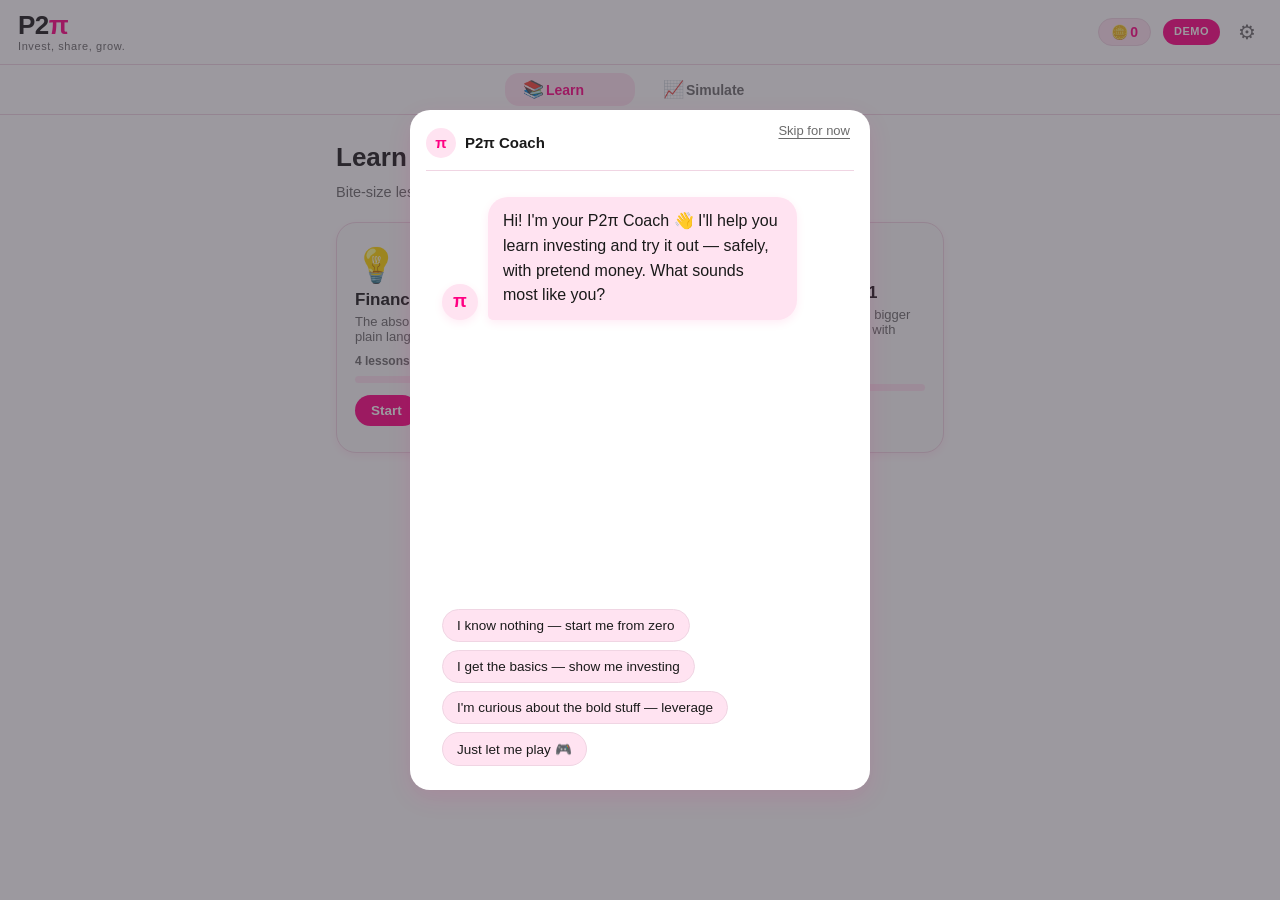
==== commit c783aaa3: "UX polish: coins move to header counter; logo lockup with tagline Co-Authored-By: Claude Opus 4.8 (1" ====
--- a/index.html
+++ b/index.html
@@ -8,17 +8,20 @@
   <!-- ?v= is a cache-buster: bump it on every deploy so browsers never mix a
        new index.html with a stale cached script/style from a previous deploy
        (the root cause of the empty-asset-picker bug). -->
-  <link rel="stylesheet" href="style.css?v=stage43" />
+  <link rel="stylesheet" href="style.css?v=stage44" />
 </head>
 <body>
   <!-- ============ HEADER ============ -->
   <header class="app-header">
     <div class="brand">
-      <div class="logo">P2<span class="pi">π</span></div>
-      <span class="tagline">Invest, share, grow.</span>
+      <div class="logo-lockup">
+        <div class="logo">P2<span class="pi">π</span></div>
+        <span class="tagline">Invest, share, grow.</span>
+      </div>
     </div>
     <div class="header-right">
-      <span class="coin-counter" id="coin-counter" title="Your P2π coins">🪙 <b id="coin-count">0</b></span>
+      <button class="coin-counter" id="coin-counter" type="button" title="Your P2π coins — tap to open"
+        aria-haspopup="dialog">🪙 <b id="coin-count">0</b></button>
       <span class="demo-badge">DEMO</span>
       <div class="settings-wrap">
         <button id="settings-btn" class="settings-btn" type="button" aria-label="Settings"
@@ -33,15 +36,12 @@
   </header>
 
   <!-- ============ TAB NAVIGATION (top on desktop, bottom on mobile) ============ -->
-  <nav class="tabs" id="tabs" role="tablist" aria-label="Main sections">
+  <nav class="tabs two-tabs" id="tabs" role="tablist" aria-label="Main sections">
     <button class="tab active" data-tab="learn" role="tab" aria-selected="true">
       <span class="tab-icon">📚</span><span class="tab-label">Learn</span>
     </button>
     <button class="tab" data-tab="simulate" role="tab" aria-selected="false">
       <span class="tab-icon">📈</span><span class="tab-label">Simulate</span>
-    </button>
-    <button class="tab" data-tab="coins" role="tab" aria-selected="false">
-      <span class="tab-icon">🪙</span><span class="tab-label">My Coins</span>
     </button>
   </nav>
 
@@ -166,8 +166,15 @@
       <div class="coach-backdrop" id="coach-backdrop" hidden></div>
     </section>
 
-    <!-- ---- Tab 3: My Coins ---- -->
-    <section class="panel scrollable" id="panel-coins" role="tabpanel" hidden>
+  </div>
+
+  <!-- ============ MY COINS overlay (opened from the header coin counter) ============ -->
+  <div class="coins-overlay" id="coins-overlay" hidden>
+    <div class="coins-sheet" role="dialog" aria-modal="true" aria-label="My Coins">
+      <div class="coins-sheet-head">
+        <span>My Coins</span>
+        <button class="coins-close" id="coins-close" type="button" aria-label="Close">&times;</button>
+      </div>
       <div class="coins-inner">
 
         <!-- Balance -->
@@ -199,22 +206,26 @@
         </div>
 
       </div>
-    </section>
-
+    </div>
   </div>
 
   <!-- ============ "HOW THIS WORKS" MODAL ============ -->
   <div class="modal-overlay" id="modal-overlay" hidden>
     <div class="modal" role="dialog" aria-modal="true" aria-labelledby="modal-title">
       <button class="modal-close" id="modal-close" aria-label="Close">&times;</button>
+      <div class="logo-lockup modal-lockup">
+        <div class="logo">P2<span class="pi">π</span></div>
+        <span class="tagline">Invest, share, grow.</span>
+      </div>
       <h2 id="modal-title">How this works</h2>
       <p>This is a <strong>friendly classroom demo</strong> — no live AI, no backend, no
-        accounts. It has three parts:</p>
+        accounts. There are two tabs plus your coins:</p>
       <ul>
         <li><strong>📚 Learn</strong> — short courses with quizzes that teach the basics.</li>
         <li><strong>📈 Simulate</strong> — <em>do</em> it: replay real market history with
           pretend shekels, then <em>ask</em> the built-in Coach about your own result.</li>
-        <li><strong>🪙 My Coins</strong> — rewards you earn for learning and exploring.</li>
+        <li><strong>🪙 My Coins</strong> — tap the coin counter up top to see the rewards you've
+          earned for learning and exploring.</li>
       </ul>
       <p>The Coach's replies are <strong>scripted</strong>, and the "thinking…" pause and
         word-by-word reveal are simulated to make it <em>feel</em> like a real AI coach. In the
@@ -255,17 +266,17 @@
 
   <!-- Asset modules self-register into window.P2PI_ASSETS (order = display order).
        ?v= cache-buster is bumped on every deploy — see the note in <head>. -->
-  <script src="data/sp500.js?v=stage43"></script>
-  <script src="data/nasdaq.js?v=stage43"></script>
-  <script src="data/dow.js?v=stage43"></script>
-  <script src="data/ta35.js?v=stage43"></script>
-  <script src="data/agg.js?v=stage43"></script>
-  <script src="data/courses.js?v=stage43"></script>
-  <script src="store.js?v=stage43"></script>
-  <script src="app.js?v=stage43"></script>
-  <script src="simulate.js?v=stage43"></script>
-  <script src="coins.js?v=stage43"></script>
-  <script src="learn.js?v=stage43"></script>
-  <script src="onboarding.js?v=stage43"></script>
+  <script src="data/sp500.js?v=stage44"></script>
+  <script src="data/nasdaq.js?v=stage44"></script>
+  <script src="data/dow.js?v=stage44"></script>
+  <script src="data/ta35.js?v=stage44"></script>
+  <script src="data/agg.js?v=stage44"></script>
+  <script src="data/courses.js?v=stage44"></script>
+  <script src="store.js?v=stage44"></script>
+  <script src="app.js?v=stage44"></script>
+  <script src="simulate.js?v=stage44"></script>
+  <script src="coins.js?v=stage44"></script>
+  <script src="learn.js?v=stage44"></script>
+  <script src="onboarding.js?v=stage44"></script>
 </body>
 </html>
--- a/style.css
+++ b/style.css
@@ -91,17 +91,25 @@
   flex-wrap: wrap;
 }
 
-.brand { display: flex; align-items: center; gap: 12px; }
-
+.brand { display: flex; align-items: center; }
+
+/* Logo + tagline as one lockup (brand mark, not a floating subtitle) */
+.logo-lockup { display: flex; flex-direction: column; align-items: flex-start; line-height: 1; }
 .logo {
   font-size: 26px;
   font-weight: 800;
   letter-spacing: -0.5px;
   color: var(--color-text);
+  line-height: 1;
 }
 .logo .pi { color: var(--color-primary); }
 
-.tagline { color: var(--color-text-muted); font-size: 13px; }
+.tagline {
+  color: var(--color-text-muted);
+  font-size: 11px;
+  letter-spacing: 0.6px;
+  margin-top: 3px;
+}
 
 .header-right { display: flex; align-items: center; gap: 12px; }
 
@@ -532,15 +540,24 @@
 .num-negative { color: var(--color-warning); font-weight: 700; }   /* losses — red down */
 
 /* ---------------- Coin counter + toast ---------------- */
+/* Tappable coin counter (opens the My Coins overlay) */
 .coin-counter {
+  font-family: inherit;
   font-size: 14px;
   font-weight: 700;
   color: var(--color-primary);
   background: var(--color-primary-soft);
-  border-radius: 999px;
-  padding: 4px 11px;
-  display: inline-block;
-}
+  border: 1px solid var(--color-border);
+  border-radius: 999px;
+  padding: 5px 12px;
+  cursor: pointer;
+  display: inline-flex;
+  align-items: center;
+  gap: 2px;
+  transition: background 0.15s, border-color 0.15s, transform 0.1s;
+}
+.coin-counter:hover { background: #ffd9ec; border-color: var(--color-primary); }
+.coin-counter:active { transform: scale(0.96); }
 /* Little pop whenever coins are added, anywhere in the app. */
 .bump { animation: bump 0.4s ease; }
 @keyframes bump {
@@ -548,6 +565,62 @@
   35% { transform: scale(1.35); }
   100% { transform: scale(1); }
 }
+
+/* ---------------- My Coins overlay ---------------- */
+.coins-overlay {
+  position: fixed;
+  inset: 0;
+  z-index: 90;
+  background: rgba(58, 53, 64, 0.45);
+  display: grid;
+  place-items: center;
+  padding: 20px;
+}
+.coins-overlay[hidden] { display: none; }
+.coins-sheet {
+  position: relative;
+  background: var(--color-bg);
+  border-radius: var(--radius);
+  box-shadow: var(--shadow);
+  width: 100%;
+  max-width: 420px;
+  max-height: 86vh;
+  overflow-y: auto;
+}
+.coins-sheet-head {
+  position: sticky;
+  top: 0;
+  display: flex;
+  align-items: center;
+  justify-content: space-between;
+  padding: 14px 18px;
+  background: var(--color-bg);
+  border-bottom: 1px solid var(--color-border);
+  font-weight: 800;
+  font-size: 16px;
+  z-index: 1;
+}
+.coins-close {
+  background: none;
+  border: none;
+  font-size: 24px;
+  line-height: 1;
+  color: var(--color-text-muted);
+  cursor: pointer;
+}
+.coins-close:hover { color: var(--color-text); }
+/* Mobile: bottom sheet, same pattern as the Coach sheet */
+@media (max-width: 560px) {
+  .coins-overlay { align-items: end; padding: 0; }
+  .coins-sheet {
+    max-width: 100%;
+    max-height: 84vh;
+    border-radius: var(--radius) var(--radius) 0 0;
+    animation: coinsSheetUp 0.25s ease;
+  }
+}
+@keyframes coinsSheetUp { from { transform: translateY(100%); } to { transform: none; } }
+
 .toast {
   position: fixed;
   left: 50%;
@@ -1418,5 +1491,12 @@
 /* ---------------- Small phones ---------------- */
 @media (max-width: 560px) {
   .bubble, .guardrail { max-width: 86%; }
-  .tagline { display: none; }
-}
+  /* Brand mark degrades gracefully: logo alone in the header on narrow screens
+     (the tagline still shows where the brand appears large, e.g. the modal). */
+  .app-header .tagline { display: none; }
+}
+
+/* Brand lockup shown large in the How-this-works modal */
+.modal-lockup { margin: 0 0 10px; }
+.modal-lockup .logo { font-size: 30px; }
+.modal-lockup .tagline { font-size: 12px; }
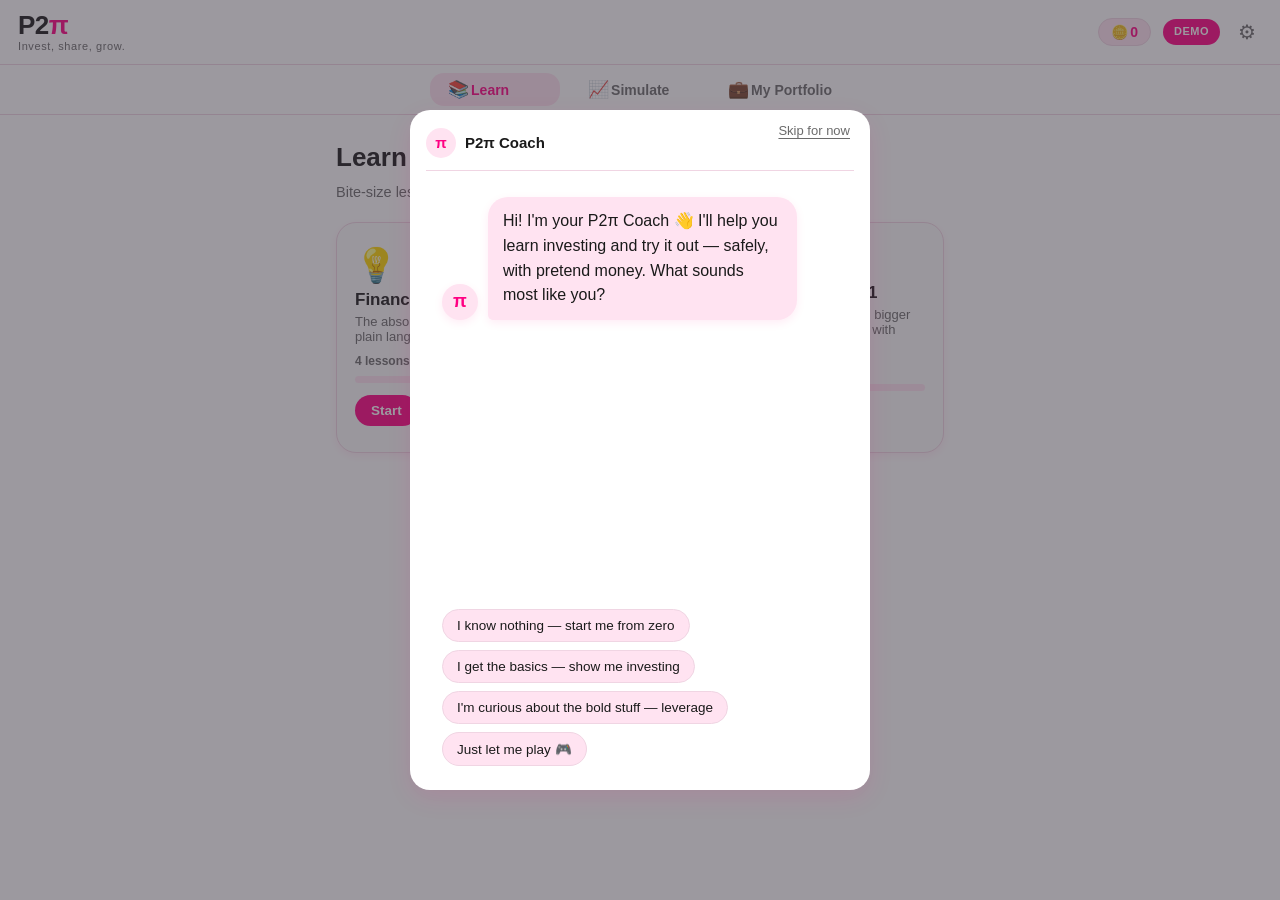
==== commit ce000543: "Portfolio dashboard stage 1: 2026 demo account, headline KPIs + chart Co-Authored-By: Claude Opus 4." ====
--- a/index.html
+++ b/index.html
@@ -8,7 +8,7 @@
   <!-- ?v= is a cache-buster: bump it on every deploy so browsers never mix a
        new index.html with a stale cached script/style from a previous deploy
        (the root cause of the empty-asset-picker bug). -->
-  <link rel="stylesheet" href="style.css?v=stage44" />
+  <link rel="stylesheet" href="style.css?v=stage45" />
 </head>
 <body>
   <!-- ============ HEADER ============ -->
@@ -36,12 +36,15 @@
   </header>
 
   <!-- ============ TAB NAVIGATION (top on desktop, bottom on mobile) ============ -->
-  <nav class="tabs two-tabs" id="tabs" role="tablist" aria-label="Main sections">
+  <nav class="tabs" id="tabs" role="tablist" aria-label="Main sections">
     <button class="tab active" data-tab="learn" role="tab" aria-selected="true">
       <span class="tab-icon">📚</span><span class="tab-label">Learn</span>
     </button>
     <button class="tab" data-tab="simulate" role="tab" aria-selected="false">
       <span class="tab-icon">📈</span><span class="tab-label">Simulate</span>
+    </button>
+    <button class="tab" data-tab="portfolio" role="tab" aria-selected="false">
+      <span class="tab-icon">💼</span><span class="tab-label">My Portfolio</span>
     </button>
   </nav>
 
@@ -164,6 +167,11 @@
       <!-- Mobile entry point + backdrop for the Coach bottom-sheet -->
       <button class="coach-fab" id="coach-fab" type="button" hidden>Ask the Coach 💬</button>
       <div class="coach-backdrop" id="coach-backdrop" hidden></div>
+    </section>
+
+    <!-- ---- Tab 3: My Portfolio (static "as of today" demo account) ---- -->
+    <section class="panel scrollable" id="panel-portfolio" role="tabpanel" hidden>
+      <div class="pf-inner" id="pf-inner"><!-- rendered by portfolio.js --></div>
     </section>
 
   </div>
@@ -266,17 +274,19 @@
 
   <!-- Asset modules self-register into window.P2PI_ASSETS (order = display order).
        ?v= cache-buster is bumped on every deploy — see the note in <head>. -->
-  <script src="data/sp500.js?v=stage44"></script>
-  <script src="data/nasdaq.js?v=stage44"></script>
-  <script src="data/dow.js?v=stage44"></script>
-  <script src="data/ta35.js?v=stage44"></script>
-  <script src="data/agg.js?v=stage44"></script>
-  <script src="data/courses.js?v=stage44"></script>
-  <script src="store.js?v=stage44"></script>
-  <script src="app.js?v=stage44"></script>
-  <script src="simulate.js?v=stage44"></script>
-  <script src="coins.js?v=stage44"></script>
-  <script src="learn.js?v=stage44"></script>
-  <script src="onboarding.js?v=stage44"></script>
+  <script src="data/sp500.js?v=stage45"></script>
+  <script src="data/nasdaq.js?v=stage45"></script>
+  <script src="data/dow.js?v=stage45"></script>
+  <script src="data/ta35.js?v=stage45"></script>
+  <script src="data/agg.js?v=stage45"></script>
+  <script src="data/courses.js?v=stage45"></script>
+  <script src="data/portfolio2026.js?v=stage45"></script>
+  <script src="store.js?v=stage45"></script>
+  <script src="app.js?v=stage45"></script>
+  <script src="simulate.js?v=stage45"></script>
+  <script src="coins.js?v=stage45"></script>
+  <script src="learn.js?v=stage45"></script>
+  <script src="portfolio.js?v=stage45"></script>
+  <script src="onboarding.js?v=stage45"></script>
 </body>
 </html>
--- a/style.css
+++ b/style.css
@@ -565,6 +565,63 @@
   35% { transform: scale(1.35); }
   100% { transform: scale(1); }
 }
+
+/* ---------------- My Portfolio tab ---------------- */
+.pf-inner { max-width: 640px; margin: 0 auto; padding: 18px 16px 28px; }
+.pf-head { display: flex; align-items: baseline; justify-content: space-between; gap: 10px; margin-bottom: 14px; }
+.pf-title { margin: 0; font-size: 26px; }
+.pf-asof { font-size: 13px; color: var(--color-text-muted); font-weight: 600; white-space: nowrap; }
+
+.pf-balance-card {
+  background: var(--color-primary-soft);
+  border-radius: var(--radius);
+  padding: 20px;
+  text-align: center;
+  margin-bottom: 16px;
+}
+.pf-live {
+  display: inline-flex;
+  align-items: center;
+  gap: 6px;
+  font-size: 12px;
+  font-weight: 700;
+  color: var(--color-text-muted);
+  text-transform: uppercase;
+  letter-spacing: 0.5px;
+  margin-bottom: 10px;
+}
+.pf-dot {
+  width: 8px; height: 8px;
+  border-radius: 50%;
+  background: var(--color-success);
+  box-shadow: 0 0 0 0 rgba(0, 184, 124, 0.5);
+  animation: pfPulse 1.6s ease-in-out infinite;
+}
+@keyframes pfPulse {
+  0%, 100% { box-shadow: 0 0 0 0 rgba(0, 184, 124, 0.5); }
+  50% { box-shadow: 0 0 0 6px rgba(0, 184, 124, 0); }
+}
+.pf-balance-label { font-size: 13px; color: var(--color-text-muted); font-weight: 600; }
+.pf-balance { font-size: 46px; font-weight: 800; color: var(--color-text); letter-spacing: -1px; line-height: 1.1; }
+.pf-pl { font-size: 16px; font-weight: 800; margin-top: 4px; }
+.pf-pl span { margin: 0 3px; }
+.pf-invested { margin-top: 10px; font-size: 13px; color: var(--color-text-muted); }
+
+.pf-period { display: flex; gap: 8px; justify-content: center; margin-bottom: 10px; }
+.pf-chip {
+  background: var(--color-surface);
+  border: 1.5px solid var(--color-border);
+  border-radius: 999px;
+  padding: 6px 14px;
+  font-size: 13px;
+  font-weight: 700;
+  color: var(--color-text-muted);
+  cursor: pointer;
+  font-family: inherit;
+}
+.pf-chip:hover { border-color: var(--color-primary); }
+.pf-chip.active { background: var(--color-primary); color: #fff; border-color: var(--color-primary); }
+.pf-chart-wrap { margin-bottom: 8px; }
 
 /* ---------------- My Coins overlay ---------------- */
 .coins-overlay {
